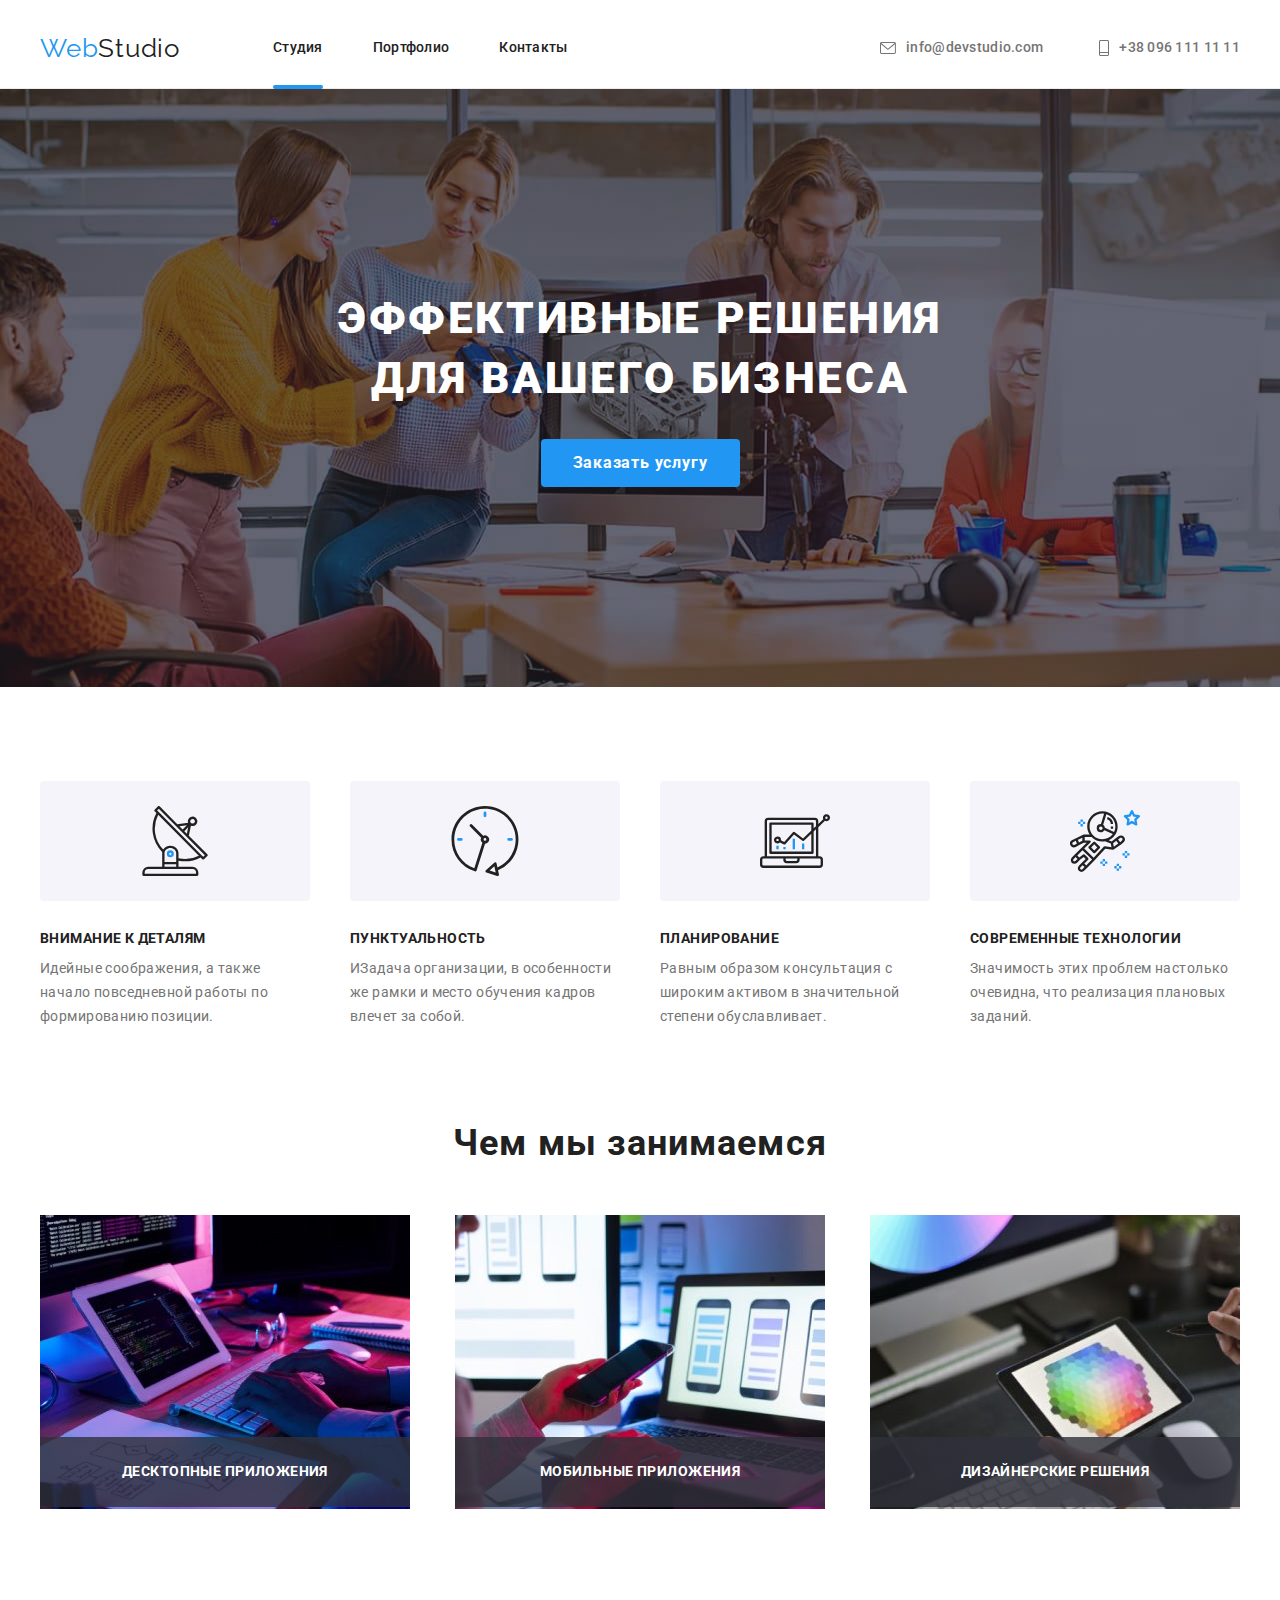
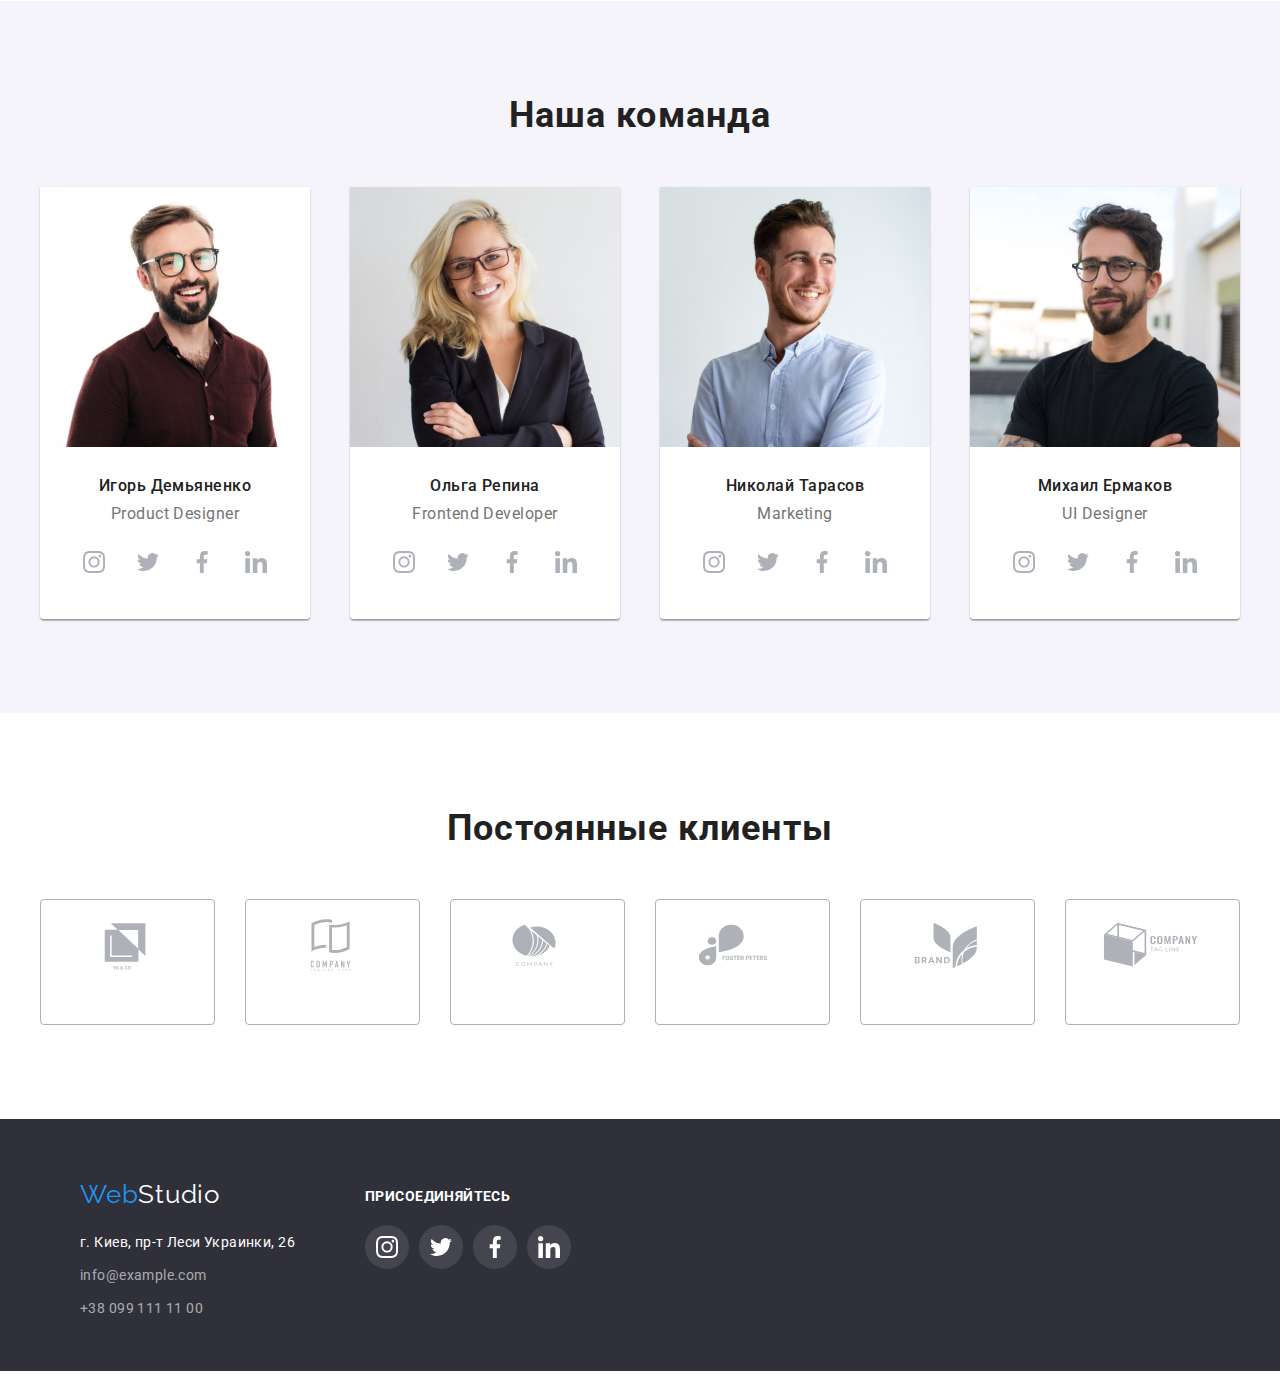
==== index.html @ b31da5bf "clone commit" ====
<!DOCTYPE html>
<html lang="ru">

<head>
    <meta charset="UTF-8">
    <meta http-equiv="X-UA-Compatible" content="IE=edge">
    <meta name="viewport" content="width=device-width, initial-scale=1.0">
    <title>Web Studio (Version 2.1)</title>

    <link
        href="https://fonts.googleapis.com/css2?family=Raleway:wght@700&family=Roboto:wght@400;500;700;900&display=swap"
        rel="stylesheet" />

    <link rel="stylesheet" href="https://cdnjs.cloudflare.com/ajax/libs/modern-normalize/1.1.0/modern-normalize.min.css"
        integrity="sha512-wpPYUAdjBVSE4KJnH1VR1HeZfpl1ub8YT/NKx4PuQ5NmX2tKuGu6U/JRp5y+Y8XG2tV+wKQpNHVUX03MfMFn9Q=="
        crossorigin="anonymous" referrerpolicy="no-referrer" />

    <link rel="stylesheet" href="./css/style.css">
</head>

<body>

    <header>
        <div class="container main-nav">
            <a href="./index.html" class="logo link"> <span class="logo-web">Web</span><span class="logo-studio">Studio</span></a>
            <nav>
                <ul class="site-nav list">
                    <li class="item"><a class="link marker-link marker-studia" href="./index.html">Студия</a></li>
                    <li class="item"><a class="link marker-link" href="./portfolio.html">Портфолио</a></li>
                    <li class="item"><a class="link marker-link" href="">Контакты</a></li>    
                </ul> 
            </nav>
            <ul class="contact-nav list">
                <li class="item">
                    <a class="link email-nav" href="mailto:info@devstudio.com">
                    <svg class="email-pic">
                    <use href="./images/nav-icon.svg#icon-nav-envelope"></use>
                    </svg>
                    info@devstudio.com
                    </a>
                </li>
                <li class="item">
                    <a class="link tel-nav" href="tel:+380961111111">
                    <svg class="tel-pic">
                    <use href="./images/nav-icon.svg#icon-nav-phone"></use>
                    </svg>
                    +38 096 111 11 11
                    </a>
                </li>
            </ul>
        </div>
    </header>

    <main>
        <!-- секция Эффективные решения для вашего бизнеса -->
        <div class="pre-hero-line"></div>
        <section class="hero">
            <h1 class="main-headline"> <span class="hero-title"> Эффективные решения<br>для вашего бизнеса</span> </h1>
            <button type="button" class="button-main" data-modal-open> <span class="color-text-button">Заказать услугу</span></button>
        </section>
        <!-- секция преимуществ -->
        <section class="container">
            <ul class="benefits">
                <!-- <h2>Наши преимущества</h2>- -->
                <li class="item aerial">
                    <h3 class="benefits-title">Внимание к деталям</h3>
                    <p class="benefits-describe">Идейные соображения, а также начало повседневной работы по формированию позиции.</p>
                </li>
                <li class="item clock">
                    <h3 class="benefits-title">Пунктуальность</h3>
                    <p class="benefits-describe">ИЗадача организации, в особенности же рамки и место обучения кадров влечет за собой.</p>
                </li>
                <li class="item diagarm">
                    <h3 class="benefits-title">Планирование</h3>
                    <p class="benefits-describe">Равным образом консультация с широким активом в значительной степени обуславливает.</p>
                </li>
                <li class="item astronaut">
                    <h3 class="benefits-title">Современные технологии</h3>
                    <p class="benefits-describe">Значимость этих проблем настолько очевидна, что реализация плановых заданий.</p>
                </li>
            </ul>
        </section>
        <!-- секция Чем мы занимаемся  -->
        <section class="container">
            <div class="whatwedo">
                <h2 class="whatwedo-headline">Чем мы занимаемся</h2>
                <ul class="whatwedo-list">
                    <li class="item">
                        <img src="./images/photo-coding.jpg" alt="Верстка сайта" width="370" height="294" />
                        <p class="item-title">Десктопные приложения</p>
                    </li>
                    <li class="item">
                        <img src="./images/photo-app.jpg" alt="Написание приложений" width="370" height="294" />
                        <p class="item-title">Мобильные приложения</p>
                    </li>
                    <li class="item">
                        <img src="./images/photo-design.jpg" alt="Разработка дизайна" width="370" height="294" />
                        <p class="item-title">Дизайнерские решения</p>
                    </li>
                </ul>
            </div>
        </section>
        <!-- секция Наша команда -->
        <section class="our-team">
            <div class="container">
                <h2 class="our-team-headline">Наша команда</h2>
                <ul class="personal list">
                    <li class="personal-card">
                        <img class="item-img" src="./images/card-photo-igor.jpg" alt="Product Designer" width="270" height="260" />
                        <div class="our-team-name">
                            <p class="team-name">Игорь Демьяненко</p>
                            <p class="team-job">Product Designer</p>
                            <ul class="personal-social">
                                <li class="social">
                                    <a href="#">
                                    <svg class="insta-icon link" viewBox="0 0 200 100">
                                    <use href="./images/social-icons.svg#icon-instagram"></use>
                                    </svg>
                                    </a>
                                </li>                                    
                                <li class="social">
                                    <a href="#">
                                    <svg class="twitter-icon link" viewBox="0 0 200 100">
                                    <use href="./images/social-icons.svg#icon-twitter"></use>
                                    </svg>
                                    </a>
                                </li>                                    
                                <li class="social">
                                    <a href="#">
                                    <svg class="facebook-icon link" viewBox="0 0 200 100">
                                    <use href="./images/social-icons.svg#icon-facebook"></use>
                                    </svg>
                                    </a>
                                </li>                                    
                                <li class="social">
                                    <a href="#">
                                    <svg class="linkedin-icon link" viewBox="0 0 200 100">
                                    <use href="./images/social-icons.svg#icon-linkedin"></use>
                                    </svg>
                                    </a>
                                </li>                                   
                            </ul>
                        </div>
                    </li>
                    <li class="personal-card">
                        <img class="item-img" src="./images/card-photo-olena.jpg" alt="Frontend Developer" width="270" height="260" />
                        <div class="our-team-name">
                            <p class="team-name">Ольга Репина</p>
                            <p class="team-job">Frontend Developer</p>
                            <ul class="personal-social">
                                <li class="social">
                                    <a href="#">
                                    <svg class="insta-icon link" viewBox="0 0 200 100">
                                    <use href="./images/social-icons.svg#icon-instagram"></use>
                                    </svg>
                                    </a>
                                </li>
                                <li class="social">
                                    <a href="#">
                                    <svg class="twitter-icon link" viewBox="0 0 200 100">
                                    <use href="./images/social-icons.svg#icon-twitter"></use>
                                    </svg>
                                    </a>
                                </li>
                                <li class="social">
                                    <a href="#">
                                    <svg class="facebook-icon link" viewBox="0 0 200 100">
                                    <use href="./images/social-icons.svg#icon-facebook"></use>
                                    </svg>
                                    </a>
                                </li>
                                <li class="social">
                                    <a href="#">
                                    <svg class="linkedin-icon link" viewBox="0 0 200 100">
                                    <use href="./images/social-icons.svg#icon-linkedin"></use>
                                    </svg>
                                    </a>
                                 </li>
                            </ul>
                        </div>
                    </li>
                    <li class="personal-card">
                        <img class="item-img" src="./images/card-photo-mukola.jpg" alt="Marketing" width="270" height="260" />
                        <div class="our-team-name">
                            <p class="team-name">Николай Тарасов</p>
                            <p class="team-job">Marketing</p>
                            <ul class="personal-social">
                                <li class="social">
                                    <a href="#">
                                    <svg class="insta-icon link" viewBox="0 0 200 100">
                                    <use href="./images/social-icons.svg#icon-instagram"></use>
                                    </svg>
                                    </a>
                                </li>
                                <li class="social">
                                    <a href="#">
                                    <svg class="twitter-icon link" viewBox="0 0 200 100">
                                    <use href="./images/social-icons.svg#icon-twitter"></use>
                                    </svg>
                                    </a>
                                </li>
                                <li class="social">
                                    <a href="#">
                                    <svg class="facebook-icon link" viewBox="0 0 200 100">
                                    <use href="./images/social-icons.svg#icon-facebook"></use>
                                    </svg>
                                    </a>
                                </li>
                                <li class="social">
                                    <a href="#">
                                    <svg class="linkedin-icon link" viewBox="0 0 200 100">
                                    <use href="./images/social-icons.svg#icon-linkedin"></use>
                                    </svg>
                                    </a>
                                </li>
                            </ul>
                        </div>
                    </li>
                    <li class="personal-card">
                        <img class="item-img" src="./images/card-photo-mukhailo.jpg" alt="Product Designer" width="270" height="260" />
                        <div class="our-team-name">
                            <p class="team-name">Михаил Ермаков</p>
                            <p class="team-job">UI Designer</p>
                            <ul class="personal-social">
                                <li class="social">
                                    <a href="#">
                                    <svg class="insta-icon link" viewBox="0 0 200 100">
                                    <use href="./images/social-icons.svg#icon-instagram"></use>
                                    </svg>
                                    </a>
                                </li>
                                <li class="social">
                                    <a href="#">
                                    <svg class="twitter-icon link" viewBox="0 0 200 100">
                                    <use href="./images/social-icons.svg#icon-twitter"></use>
                                    </svg>
                                    </a>
                                </li>
                                <li class="social">
                                    <a href="#">
                                    <svg class="facebook-icon link" viewBox="0 0 200 100">
                                    <use href="./images/social-icons.svg#icon-facebook"></use>
                                    </svg>
                                    </a>
                                </li>
                                <li class="social">
                                    <a href="#">
                                    <svg class="linkedin-icon link" viewBox="0 0 200 100">
                                    <use href="./images/social-icons.svg#icon-linkedin"></use>
                                    </svg>
                                    </a>
                                </li>
                            </ul>
                        </div>
                    </li>
                </ul>
            </div>
        </section>
        <!-- секция постоянныe клиенты -->
        <section class="regular-customer">
            <div class="container">
                <h2 class="customer-headline">Постоянные клиенты</h2>
                <ul class="customer-list">
                    <li class="item">
                        <a href="#">
                        <svg class="yaco client">
                        <use href="./images/regular-customer.svg#icon-yaco"></use>
                        </svg>
                        </a>
                    </li>
                    <li class="item">
                        <a href="#">
                        <svg class="company1 client">
                        <use href="./images/regular-customer.svg#icon-company1"></use>
                        </svg>
                        </a>
                    </li>
                    <li class="item">
                        <a href="#"> 
                        <svg class="company2 client">
                        <use href="./images/regular-customer.svg#icon-company2"></use>
                        </svg>
                        </a>
                    </li>
                    <li class="item">
                        <a href="#">
                        <svg class="foster client">
                        <use href="./images/regular-customer.svg#icon-foster"></use>
                        </svg>
                        </a>
                    </li>
                    <li class="item">
                        <a href="#">
                        <svg class="brand client">
                        <use href="./images/regular-customer.svg#icon-brand"></use>
                        </svg>
                        </a>
                    </li>
                    <li class="item">
                        <a href="#">
                        <svg class="tagline client">
                            <use href="./images/regular-customer.svg#icon-tagline"></use>
                        </svg>
                        </a>
                    </li>
                </ul>
            </div>
        </section>
    </main>

    <footer class="footer-section">
        <!-- секция контакты -->
        <div class="container footer">
                <ul class="footer-first">
                    <li>
                    <a href="./index.html" class="logo link"> <span class="logo-web">Web</span><span class="logo-studio-foot">Studio</span></a>
                    <address class="adress">
                        <a href="https://goo.gl/maps/mDuxBQLY7Kdxs8NY9" class="contact-foot-adress link">г. Киев, пр-т Леси Украинки, 26</a><br>
                        <a href="mailto:info@example.com" class="contact-foot link">info@example.com</a><br>
                        <a href="tel:+380991111100" class="contact-foot link">+38 099 111 11 00</a>
                    </address>
                    </li>
                </ul>
                <ul class="footer-second">
                    <li>
                    <p class="footer-second-title">ПРИСОЕДИНЯЙТЕСЬ</p>
                    </li>
                    <li >
                        <ul class="footer-second-social">
                            <li class="footer-social">
                                <a href="#">
                                    <svg class="insta-icon link" viewBox="0 0 200 100">
                                        <use href="./images/social-icons.svg#icon-instagram"></use>
                                    </svg>
                                </a>
                            </li>
                            <li class="footer-social">
                                <a href="#">
                                    <svg class="twitter-icon link" viewBox="0 0 200 100">
                                        <use href="./images/social-icons.svg#icon-twitter"></use>
                                    </svg>
                                </a>
                            </li>
                            <li class="footer-social">
                                <a href="#">
                                    <svg class="facebook-icon link" viewBox="0 0 200 100">
                                        <use href="./images/social-icons.svg#icon-facebook"></use>
                                    </svg>
                                </a>
                            </li>
                            <li class="footer-social">
                                <a href="#">
                                    <svg class="linkedin-icon link" viewBox="0 0 200 100">
                                        <use href="./images/social-icons.svg#icon-linkedin"></use>
                                    </svg>
                                </a>
                            </li>
                        </ul>
                    </li>
                </ul>
        </div>
    </footer>
    <div class="backdrop is-hidden" data-modal>
        <div class="container">
            <div class="modal">
                <div class="modal-close-button">
                    <button type="button" class="close-button" data-modal-close> 
                        <!-- <svg class="close-button-link" viewBox="0 0 200 100">
                            <use href="../images/svg/close-button.svg"></use>
                        </svg> -->
                    </button>
                </div>
            </div>
        </div>
    </div>
    <script src="./js/modal.js"></script>
</body>

</html>
---- css/style.css ----
:root {
  --primary-text-color: #757575;
  --secondary-text-color: #212121;
  --accent-color: #2196f3;
  --as-main-button-color: #2196f3;
  --primary-bg-color: #ffffff;
  --button-hover-text: rgba(255, 255, 255, 1);
  --social-base-color: #afb1b8;
}

body {
  color: var(--primary-text-color);
  background-color: var(--primary-bg-color);
  font-family: Roboto, VHelvetica Neue, sans-serif;

  font-size: 14px;
  line-height: 1.71;
  letter-spacing: 0.03em;

  margin-left: auto;
  margin-right: auto;
}

/* gen settings */
a {
  text-decoration: none;
  padding: 0;
}

.ul {
  padding: 0;
  margin: 0;
  list-style: none;
}

h1,
h2,
h3,
h4,
h5,
h6 {
  padding: 0;
  margin: 0;
}

/* nav container */
.container {
  width: 1200px;
  margin-left: auto;
  margin-right: auto;
  padding-left: 15px;
  padding-right: 15px;
}

/* nav */

.main-nav {
  display: flex;
  align-items: center;
}

/* logo */

.logo {
  font-family: Raleway, sans-serif;
  font-weight: 400;
  font-size: 26px;
  line-height: 1.19;
  letter-spacing: 0.03em;
}
.logo-web {
  color: var(--accent-color);
}

.logo-studio {
  color: #212121;
}

.logo-studio-foot {
  color: white;
}

/* end logo */

.site-nav {
  position: relative;
  display: flex;
  margin-left: 93px;
  list-style: none;
  padding-left: 0;
  margin-top: 0;
  margin-bottom: 0;
}

.site-nav .item + .item {
  margin-left: 50px;
}

.site-nav .link {
  display: block;
  padding-top: 32px;
  padding-bottom: 32px;

  color: var(--secondary-text-color);
  font-weight: 500;
  font-size: 14px;
  line-height: 1.14;
  letter-spacing: 0.02em;

  transition-property: color;
  transition-duration: 250ms;
  transition-timing-function: cubic-bezier(0.4, 0, 0.2, 1);
}

.site-nav .link:hover,
.site-nav .link:focus {
  color: var(--accent-color);
}

.marker-link {
  position: relative;
}

.marker-link::after {
  content: "";
  position: absolute;

  width: 100%;
  height: 4px;
  bottom: 0;
  left: 0;

  border-radius: 2px;
  background-color: transparent;
  /* opacity: 0; */
  margin-bottom: -1px;

  transition: background-color 250ms cubic-bezier(0.4, 0, 0.2, 1);
}

.marker-link:hover::after,
.marker-link:focus::after {
  /* opacity: 1; */
  background-color: var(--accent-color);
}

.marker-portfolio::after {
  content: "";
  position: absolute;

  width: 100%;
  height: 4px;
  bottom: 0;
  left: 0;
  margin-bottom: -1px;
  background-color: var(--accent-color);
}

.marker-studia::after {
  content: "";
  position: absolute;

  width: 100%;
  height: 4px;
  bottom: 0;
  left: 0;
  margin-bottom: -1px;
  background-color: var(--accent-color);
}

.contact-nav {
  display: flex;
  align-items: center;
  margin-left: auto;
  padding-left: 0;
  margin-top: 0;
  margin-bottom: 0;

  list-style: none;
}

.contact-nav .item + .item {
  margin-left: 50px;
}

.contact-nav .link {
  display: flex;
  align-items: center;
  padding-top: 32px;
  padding-bottom: 32px;

  color: var(--primary-text-color);
  font-weight: 500;
  font-size: 14px;
  line-height: 1.14;
  letter-spacing: 0.02em;
  text-decoration: none;
  fill: var(--primary-text-color);

  transition-property: color;
  transition-duration: 250ms;
  transition-timing-function: cubic-bezier(0.4, 0, 0.2, 1);
}

.email-pic,
.tel-pic {
  width: 16px;
  height: 16px;
  margin-right: 10px;
}

.contact-nav .link:hover,
.contact-nav .link:focus {
  color: var(--accent-color);
  text-decoration: none;
  fill: var(--as-main-button-color);
}

/* nav end */

/* hero */

.pre-hero-line {
  background-color: rgba(236, 236, 236, 1);
  height: 1px;
}

.hero {
  display: block;
  text-align: center;
  background-color: #2f303a;

  background-image: linear-gradient(
      to right,
      rgba(47, 48, 58, 0.4) 0%,
      rgba(47, 48, 58, 0.4) 100%
    ),
    url("../images/Img-hero-hover.jpg");
  background-repeat: no-repeat;
  background-position: center;
}

.hero-title {
  color: rgba(255, 255, 255, 1);
}

.main-headline {
  padding-top: 200px;
  margin: 0 auto;

  font-weight: 900;
  font-size: 44px;
  line-height: 1.36;
  text-align: center;
  letter-spacing: 0.06em;
  text-transform: uppercase;
}

/* button set */
.button-main {
  box-sizing: border-box;
  cursor: pointer;

  background-color: var(--as-main-button-color);
  border: 0 solid var(--as-main-button-color);
  border-radius: 4px;

  /* Font-weight: 700;
  Font size: 16px;
  Line height: 1.8; */

  margin-top: 30px;
  text-align: center;
  letter-spacing: 0.06em;

  padding: 10px 32px;
  margin-bottom: 200px;
}

.color-text-button {
  color: var(--button-hover-text);

  font-family: Roboto;
  font-style: normal;
  font-weight: 700;
  font-size: 16px;
  line-height: 1.8;

  /* padding: 10px 32px; */
}

/* hero end */

/* benefits */

.benefits {
  display: flex;
  justify-content: space-between;
  list-style: none;

  /* height: 200px; */
  margin: 0;
  padding-top: 94px;
  padding-bottom: 94px;
  padding-left: 0;
}

.benefits .item::before {
  content: "";
  height: 120px;
  display: block;

  background-color: rgba(245, 244, 250, 1);
  background-repeat: no-repeat;
  background-position: center;

  border-radius: 4px;
  margin-bottom: 30px;
}

.aerial::before {
  background-image: url("../images/benefits/benefits-aerial.svg");
}

.clock::before {
  background-image: url("../images/benefits/benefits-clock.svg");
}
.diagarm::before {
  background-image: url("../images/benefits/benefits-diagram.svg");
}

.astronaut::before {
  background-image: url("../images/benefits/benefits-astronaut.svg");
}

/* .benefits .item:nth-child(1)::before {
  background-image: url("../images/benefits/benefits-aerial.svg");
}

.benefits .item:nth-child(2)::before {
  background-image: url("../images/benefits/benefits-clock.svg");
}

.benefits .item:nth-child(3)::before {
  background-image: url("../images/benefits/benefits-diagram.svg");
}

.benefits .item:nth-child(4)::before {
  background-image: url("../images/benefits/benefits-astronaut.svg");
} */

.benefits .item + .item {
  margin-left: 30px;
}

.benefits .item {
  width: 270px;
}

.benefits-title {
  color: #212121;

  font-weight: 700;
  font-size: 14px;
  line-height: 1.14;
  letter-spacing: 0.03em;
  text-transform: uppercase;
}

.benefits-describe {
  font-style: normal;
  font-weight: 400;
  font-size: 14px;
  line-height: 1.71;
  letter-spacing: 3%;

  margin-top: 10px;
  margin-bottom: 0;
}

/* benefits end */

/* whatwedo index.html */

/* .whatwedo {
  margin-top: 94px;
} */

.whatwedo-headline {
  color: var(--secondary-text-color);

  font-weight: 700;
  font-size: 36px;
  line-height: 1.16;
  text-align: center;
  letter-spacing: 0.03em;

  padding-bottom: 50px;
}

.whatwedo-list {
  display: flex;
  justify-content: space-between;

  list-style: none;
  margin-top: 0;
  margin-bottom: 0;
  padding-left: 0;
  padding-bottom: 0;
}

.whatwedo-list .item {
  margin-bottom: -10px;
  position: relative;
}

.whatwedo-list .item + .item {
  margin-left: 30px;
}

.item-title {
  display: flex;
  align-items: center;
  justify-content: center;

  position: absolute;
  bottom: 0;
  width: 370px;
  height: 70px;

  font-style: normal;
  font-weight: 700;
  font-size: 14px;
  line-height: 1.14;
  text-align: center;
  vertical-align: 50%;
  letter-spacing: 0.03em;
  text-transform: uppercase;
  /* white-space: nowrap; */

  color: #ffffff;

  background-image: linear-gradient(
    to right,
    rgba(47, 48, 58, 0.8) 0%,
    rgba(47, 48, 58, 0.8) 100%
  );

  margin-bottom: 10px;
  margin-top: 0;
}

/* our-team index.html */

.our-team {
  background-color: #f5f4fa;
  margin-top: 94px;
}

.our-team-headline {
  display: block;
  color: var(--secondary-text-color);

  font-weight: 700;
  font-size: 36px;
  line-height: 1.16;
  text-align: center;
  letter-spacing: 0.03em;

  padding-top: 94px;
}

.personal {
  display: flex;
  justify-content: space-between;
  list-style: none;

  font-weight: 400;
  font-size: 16px;
  line-height: 1.18;
  letter-spacing: 0.03em;

  padding-left: 0;
  /* margin-top: 50px; */
  margin: 0 0;
  padding-top: 50px;
  padding-bottom: 94px;
}

.personal-card {
  box-shadow: 0px 1px 3px rgba(0, 0, 0, 0.12), 0px 1px 1px rgba(0, 0, 0, 0.14),
    0px 2px 1px rgba(0, 0, 0, 0.2);
  border-radius: 0px 0px 4px 4px;
}

.personal .item-img {
  margin-bottom: -5px;
}

.personal .team-name + .team-name {
  padding-left: 30px;
}

.our-team-name {
  background-color: var(--button-hover-text);
  border-radius: 0px 0px 4px 4px;
}

.team-name {
  color: var(--secondary-text-color);
  font-weight: 500;
  font-size: 16px;
  line-height: 1.18;
  text-align: center;
  letter-spacing: 0.03em;

  padding-top: 30px;

  margin: 0 auto;
}

.team-job {
  text-align: center;
  font-family: Roboto;
  font-weight: 400;
  font-size: 16px;
  line-height: 1.18;

  margin: 0 auto;
  padding-top: 10px;
  padding-bottom: 16px;
}

.personal-social {
  display: flex;
  justify-content: space-between;
  margin: 0;
  padding: 0;
  list-style: none;
}

.personal-social .link {
  height: 44px;
  width: 44px;
  fill: var(--social-base-color);
  border-radius: 50%;
  padding: 0;
  margin-bottom: 30px;
  background-position: center;

  /* !!! підкажіть чому не працює трансформація для fill?  */

  transition-property: fill;
  transition-duration: 250ms;
  transition-timing-function: cubic-bezier(0.4, 0, 0.2, 1);

  transition-property: background-color;
  transition-duration: 250ms;
  transition-timing-function: cubic-bezier(0.4, 0, 0.2, 1);
}

.personal-social .link:hover,
.personal-social .link:focus {
  fill: #fff;
  background-color: var(--as-main-button-color);
}

/* .personal-social .link {
  margin-bottom: 30px;
  background-position: center;
} */

.social + .social {
  margin-left: 10px;
}

.social:first-child {
  margin-left: 32px;
}

.social:last-child {
  margin-right: 32px;
}

/* end our-team index.html */

/* --start-- regular-customer */

.customer-headline {
  color: var(--secondary-text-color);
  font-style: normal;
  font-weight: 700;
  font-size: 36px;
  line-height: 1.17;
  text-align: center;
  letter-spacing: 0.03em;

  padding-top: 94px;
}

.customer-list {
  display: flex;
  justify-content: space-between;

  padding-top: 50px;
  padding-bottom: 94px;
  margin: 0 auto;
  padding-left: 0;
  list-style: none;
}

.customer-list .item {
  display: inline-block;
  width: 170px;
  height: 92px;

  border: 1px solid #afb1b8;
  border-radius: 4px;
  object-fit: cover;

  transition-property: border;
  transition-duration: 250ms;
  transition-timing-function: cubic-bezier(0.4, 0, 0.2, 1);
}

.customer-list .client {
  width: 106px;
  height: 60px;
  position: absolute;
}

.customer-list .item + .item {
  margin-left: 30px;
}

.customer-list .item {
  padding: 16px 32px;
}

.client {
  fill: var(--social-base-color);
  border-color: var(--social-base-color);

  transition-property: fill, border-color;
  transition-duration: 250ms;
  transition-timing-function: cubic-bezier(0.4, 0, 0.2, 1);
}

.client:hover,
.client:active {
  fill: var(--as-main-button-color);
}

.customer-list .item:hover,
.customer-list .item:active {
  border: 1px solid var(--as-main-button-color);
}

/* --end-- regular-customer */

/* footer */

.footer-section {
  box-sizing: border-box;
  background-color: #2f303a;
  height: 252px;
  padding-top: 60px;
}

.footer {
  display: flex;
  justify-content: flex-start;
}

.adress {
  display: block;
  font-family: Roboto;
  font-style: normal;
  font-weight: 400;
  font-size: 14px;
  line-height: 1.71;
  letter-spacing: 0.03em;
}

.contact-foot-adress {
  display: inline-block;
  color: rgba(255, 255, 255, 1);
  margin-top: 20px;
}

.contact-foot {
  display: inline-block;
  color: rgba(255, 255, 255, 0.6);
  margin-top: 9px;
}

.footer-first {
  list-style: none;
  margin: 0;
}

.footer-second {
  padding-left: 70px;
  padding-top: 10px;
  list-style: none;
  margin: 0;
}

.footer-second-title {
  color: #ffffff;

  font-style: normal;
  font-weight: 700;
  font-size: 14px;
  line-height: 1.14;
  letter-spacing: 0.03em;
  text-transform: uppercase;

  padding: 0;
  margin: 0;
}

.footer-second-social {
  display: flex;
  justify-content: space-between;
  list-style: none;
  padding-top: 20px;
  padding-left: 0;
}

.footer-social + .footer-social {
  padding-left: 10px;
}

.footer-social .link {
  background-color: rgba(255, 255, 255, 0.1);
  height: 44px;
  width: 44px;
  fill: var(--primary-bg-color);
  border-radius: 50%;

  transition-property: fill, background-color;
  transition-duration: 250ms;
  transition-timing-function: cubic-bezier(0.4, 0, 0.2, 1);
}

.footer-social .link:hover,
.footer-social .link:focus {
  fill: #ffffff;
  background-color: var(--as-main-button-color);
}

/* footer end */

/* .list {
  list-style: none;
} */

.buttons-portfolio {
  display: flex;
  justify-content: center;
  padding-top: 94px;
}

.buttons-portfolio .click + .click {
  margin-left: 8px;
}

.button-portfolio {
  box-sizing: border-box;
  cursor: pointer;

  color: rgba(33, 33, 33, 1);
  background-color: rgba(245, 244, 250, 1);

  font-weight: 500;
  font-size: 16px;
  line-height: 1.6;
  text-align: center;
  letter-spacing: 0.03em;
  border: 0 solid rgba(245, 244, 250, 1);
  border-radius: 4px;

  /* height: 38px;
  width: 130px; */
  margin-bottom: 0;
  padding: 6px 22px;

  transition-property: color, background-color, box-shadow;
  transition-duration: 250ms;
  transition-timing-function: cubic-bezier(0.4, 0, 0.2, 1);
}

.button-portfolio:hover,
.button-portfolio:focus {
  color: var(--button-hover-text);
  background-color: var(--accent-color);

  box-shadow: 0 2px 2px 0 rgba(0, 0, 0, 0.12), 0 1px 2px 0 rgba(0, 0, 0, 0.08),
    0 3px 1px 0 rgba(0, 0, 0, 0.1);
}

/* end buttons-portfolio portfolio.html  */

/* portfolio-example portfolio.html   */

/* buttons-portfolio portfolio.html  */

/* end portfolio-example portfolio.html */

.portfolio-product {
  display: flex;
  flex-wrap: wrap;
  justify-content: space-between;

  list-style: none;
  padding-left: 0;
  margin-top: 50px;
  margin-bottom: 0;
}

.portfolio-grade {
  margin-bottom: 30px;
  margin-right: 30px;
  border: 0;

  transition-property: box-shadow;
  transition-duration: 250ms;
  transition-timing-function: cubic-bezier(0.4, 0, 0.2, 1);
}

.portfolio-element {
  position: relative;
  overflow: hidden;
}

.portfolio-grade:hover,
.portfolio-grade:focus {
  box-shadow: 1px 4px 6px 0 rgba(0, 0, 0, 0.16), 0 4px 4px 0 rgba(0, 0, 0, 0.06),
    0 1px 1px 0 rgba(0, 0, 0, 0.12);
}

.portfolio-overlay {
  position: absolute;
  width: 100%;
  height: 100%;
  background-color: rgba(33, 150, 243, 0.9);
  color: #fff;

  font-family: Roboto;
  font-style: normal;
  font-weight: 400;
  font-size: 18px;
  line-height: 1.5;
  letter-spacing: 0.03em;
  padding: 63px 24px;
  /* margin-top: 0.5px; */

  transform: translateY(100%);
  transition: transform 250ms cubic-bezier(0.4, 0, 0.2, 1);
}

.portfolio-grade:hover .portfolio-overlay {
  transform: translateY(0%);
}
.portfolio-grade:focus .portfolio-overlay {
  transform: translateY(0%);
}

.portfolio-info {
  display: block;
  box-sizing: border-box;
  border-right: 1px solid rgba(238, 238, 238, 1);
  border-left: 1px solid rgba(238, 238, 238, 1);
  border-bottom: 1px solid rgba(238, 238, 238, 1);
  margin-top: -10px;
}

.portfolio-title {
  display: block;
  color: rgba(33, 33, 33, 1);

  font-family: Roboto;
  font-style: 700;
  font-size: 18px;
  /* line-height: 36px; */
  text-align: Left;
  letter-spacing: 0.06em;

  padding-top: 20px;
  margin-left: 24px;
  margin-right: 24px;
}

.portfolio-example {
  font-weight: 400;
  font-size: 16px;
  /* line-height: 30px; */
  color: rgba(117, 117, 117, 1);
  letter-spacing: 0.03em;

  padding-top: 4px;
  padding-bottom: 20px;
  margin: 0 24px;
}

.portfolio-product > li:nth-last-of-type(-n + 3) {
  margin-bottom: 0;
}

.portfolio-product:nth-last-child(-n + 3) {
  padding-bottom: 94px;
}

.portfolio-grade:nth-child(3n) {
  margin-right: 0;
}

/* - - modal window - - */

.backdrop {
  position: fixed;
  top: 0;
  left: 0;
  width: 100%;
  height: 100%;

  background-color: rgba(0, 0, 0, 0.2);

  opacity: 1;
  transition: opacity 250ms cubic-bezier(0.4, 0, 0.2, 1);
}

.backdrop.is-hidden {
  opacity: 0;
  pointer-events: none;
}

.backdrop.is-hidden .modal {
  transform: translate(-50%, -50%) scale(0.9);
}

.modal {
  position: absolute;
  top: 50%;
  left: 50%;

  min-height: 581px;
  min-width: 528px;

  background-color: #fff;

  transform: translate(-50%, -50%) scale(1);

  transition: transform 250ms cubic-bezier(0.4, 0, 0.2, 1);
}

.modal-close-button {
  display: flex;
  justify-content: flex-end;
}

.close-button {
  box-sizing: border-box;
  cursor: pointer;

  height: 30px;
  width: 30px;

  background-color: transparent;
  background-image: url("../images/svg/close-button.svg");
  background-repeat: no-repeat;
  background-position: 50% 50%;
  border: 1px solid rgba(0, 0, 0, 0.1);
  border-radius: 50%;

  margin-top: 8px;
  margin-right: 8px;
}

/* .close-button-link {
  width: 11px;
  height: 11px;
} */
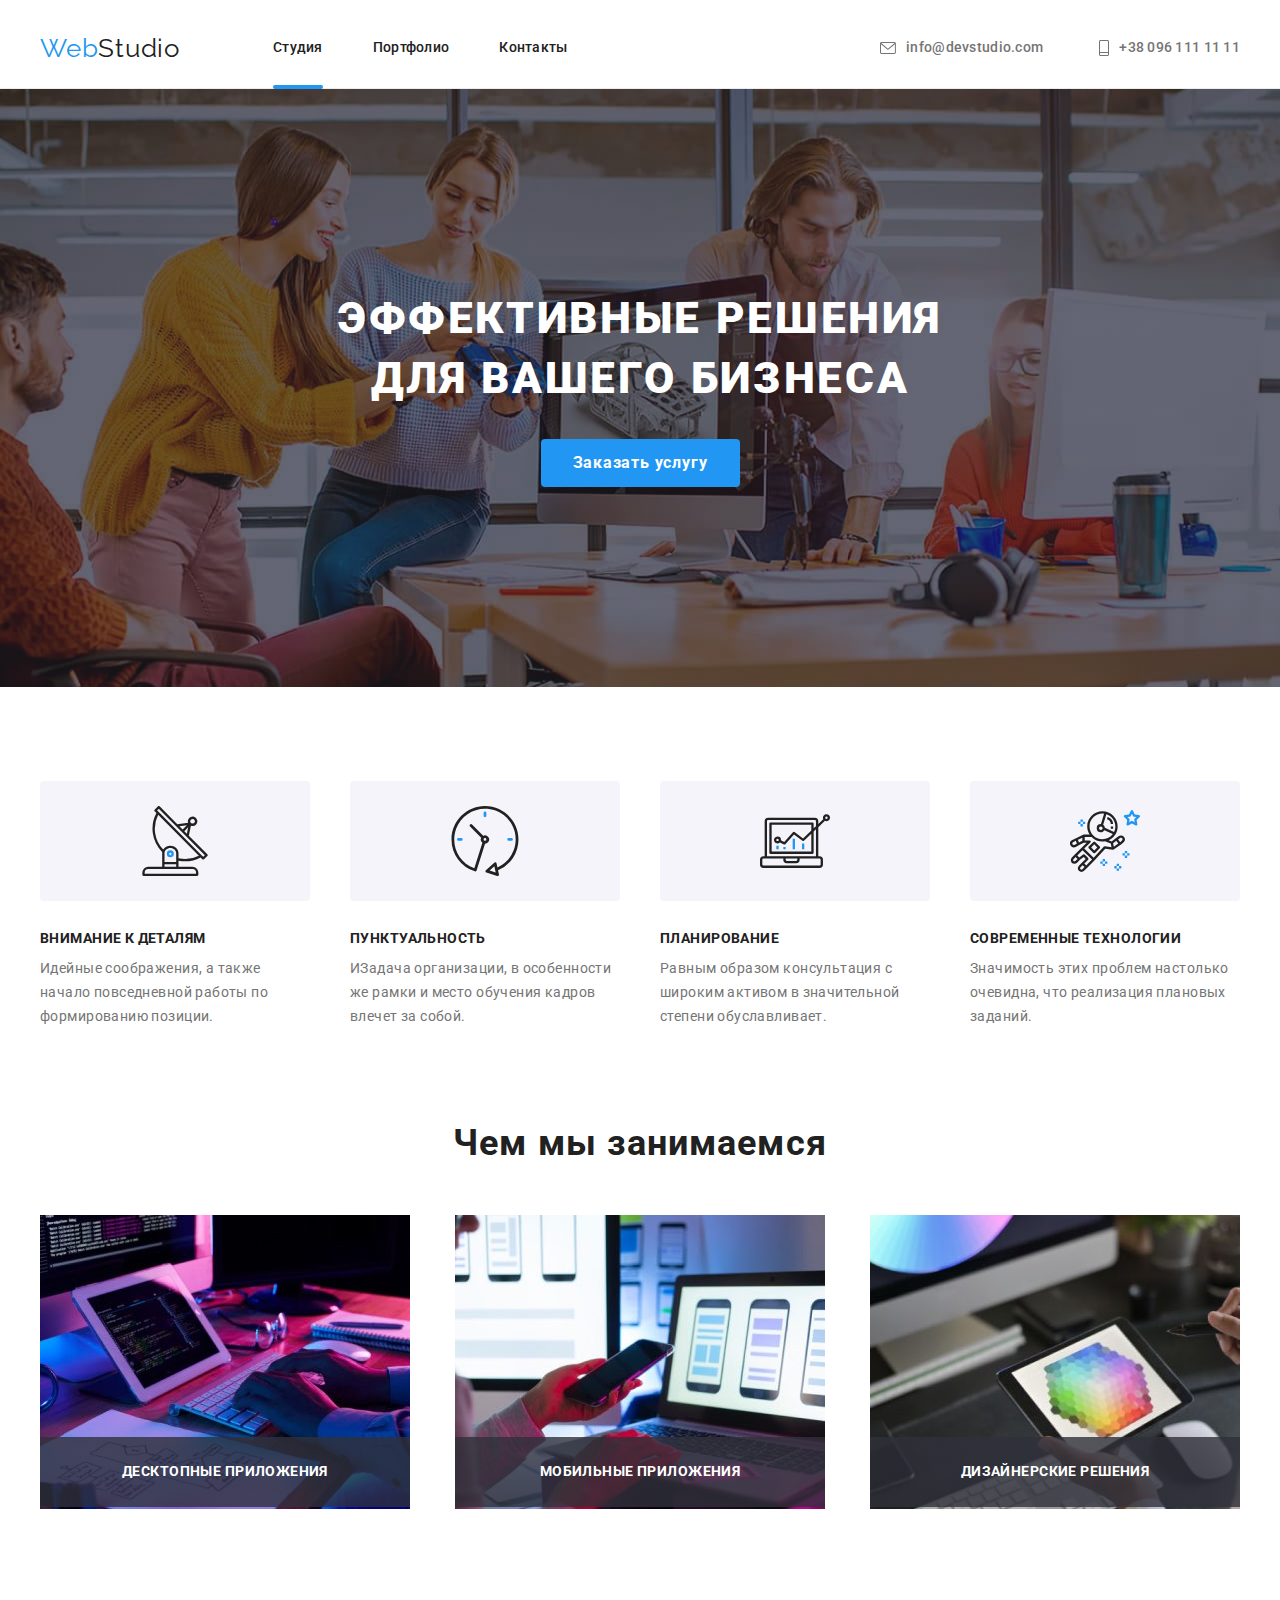
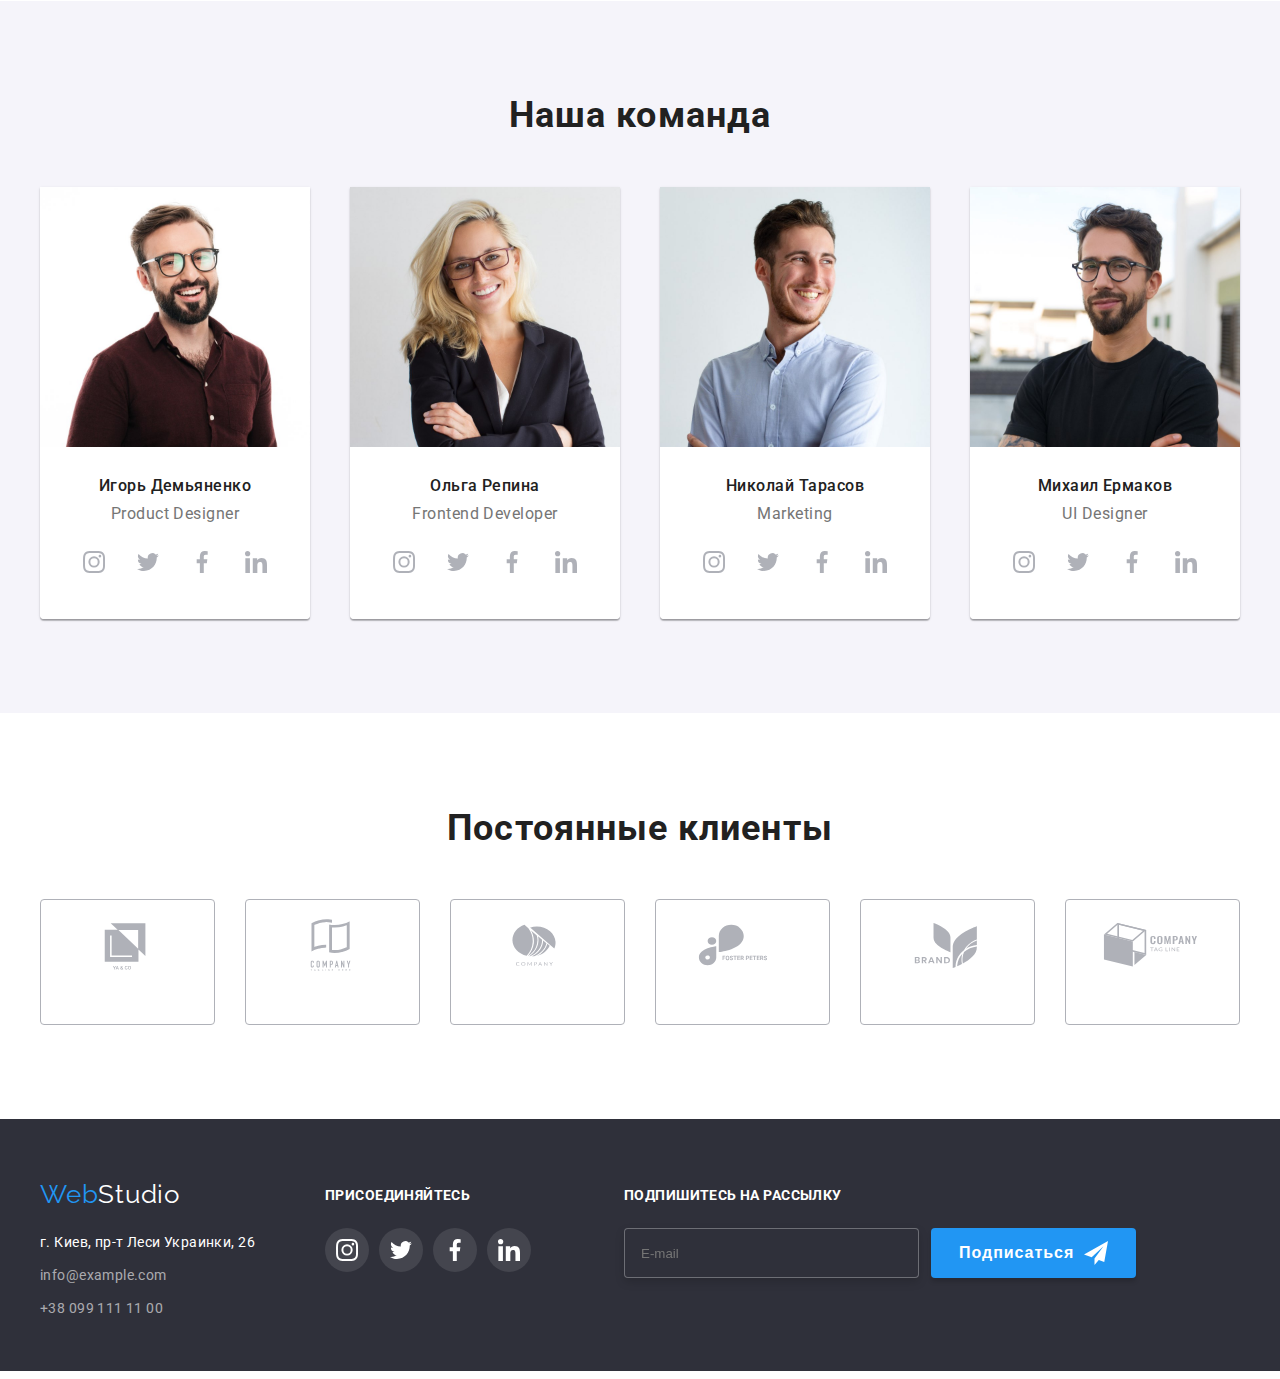
==== commit 331d15cf: "without agreement" ====
--- a/index.html
+++ b/index.html
@@ -323,7 +323,7 @@
                 </ul>
                 <ul class="footer-second">
                     <li>
-                    <p class="footer-second-title">ПРИСОЕДИНЯЙТЕСЬ</p>
+                    <span class="footer-title">ПРИСОЕДИНЯЙТЕСЬ</span>
                     </li>
                     <li >
                         <ul class="footer-second-social">
@@ -357,6 +357,13 @@
                             </li>
                         </ul>
                     </li>
+                </ul>
+                <ul class="footer-third">
+                    <span class="footer-title">Подпишитесь на рассылку</span>
+                    <label class="suscribe-label">
+                        <input type="email" name="suscribe" placeholder="E-mail" class="suscribe-input">
+                        <button type="submit" class="suscribe-button"> <span class="suscribe-button-text">Подписаться</span> </button>
+                    </label>
                 </ul>
         </div>
     </footer>
@@ -365,15 +372,67 @@
             <div class="modal">
                 <div class="modal-close-button">
                     <button type="button" class="close-button" data-modal-close> 
-                        <!-- <svg class="close-button-link" viewBox="0 0 200 100">
-                            <use href="../images/svg/close-button.svg"></use>
-                        </svg> -->
+                        <svg class="close-button-link">
+                            <use href="./images/modal/modal-icons.svg#modal-icon-x"></use>
+                        </svg>
                     </button>
                 </div>
+                <b class="modal-headline">Оставьте свои данные, мы вам перезвоним</b>
+                <form action="" class="form js-speaker-form">
+                        <label class="form-field">
+                            <span class="form-label">Имя</span>
+                            <div class="input-relative">
+                                <input type="text" name="name" placeholder="" class="form-input" autofocus />
+                                <svg class="input-icon">
+                                    <use href="./images/modal/modal-icons.svg#modal-icon-name"></use>
+                                </svg>
+                            </div>
+                        </label>
+                  
+                        <label for="tel" class="form-field">
+                            <span class="form-label">Телефон</span>
+                            <div class="input-relative">
+                                <input type="tel" name="tel" placeholder="" class="form-input" />
+                                <svg class="input-icon">
+                                    <use href="./images/modal/modal-icons.svg#modal-icon-phone"></use>
+                                </svg>
+                            </div>
+                        </label>
+
+                        <label for="email" class="form-field">
+                            <span class="form-label">Почта</span>
+                            <div class="input-relative">
+                                <input type="email" name="email" placeholder="" autocomplete="off" class="form-input" />
+                                <svg class="input-icon">
+                                    <use href="./images/modal/modal-icons.svg#modal-icon-email"></use>
+                                </svg>
+                            </div>
+                        </label>
+                    
+                        <label for="comment" class="form-field-comment">
+                            <span class="form-label">Комментарий</span>
+                            <textarea name="comment" id="comment" rows="10" placeholder="Введите текст" class="form-input"></textarea>
+                        </label>
+                    
+                    <!-- <div class="form-field-agreement"> -->
+                        <label class="form-field-agreement">
+                            <input class="checkbox" type="checkbox" name="agreement" value="agreement" >
+                            <span class="chekbox-icon"></span>
+                            <span class="agreement-text">Соглашаюсь с рассылкой и принимаю Условия договора</span>
+                              
+                        </label>
+                           
+                    <!-- </div> -->
+
+                    <div class="form-confirm-button">
+                        <button type="submit" class="form-button"> <span class="form-button-text">Отправить</span> </button>
+                    </div>
+                </form>
             </div>
         </div>
     </div>
     <script src="./js/modal.js"></script>
 </body>
 
-</html>+</html>
+
--- a/css/style.css
+++ b/css/style.css
@@ -43,6 +43,10 @@
   margin: 0;
 }
 
+textarea {
+  resize: none;
+}
+
 /* nav container */
 .container {
   width: 1200px;
@@ -686,6 +690,13 @@
   display: inline-block;
   color: rgba(255, 255, 255, 1);
   margin-top: 20px;
+
+  font-family: Roboto;
+  font-weight: 400;
+  font-size: 14px;
+  line-height: 1.71;
+  /* or 171% */
+  letter-spacing: 0.03em;
 }
 
 .contact-foot {
@@ -697,16 +708,21 @@
 .footer-first {
   list-style: none;
   margin: 0;
+  padding-left: 0;
+  padding-right: 70px;
+  /* margin-right: 70px; */
+  /* padding: 0; */
 }
 
 .footer-second {
-  padding-left: 70px;
-  padding-top: 10px;
+  padding-left: 0;
+  padding-right: 93px;
+  padding-top: 5px;
   list-style: none;
   margin: 0;
 }
 
-.footer-second-title {
+.footer-title {
   color: #ffffff;
 
   font-style: normal;
@@ -748,6 +764,73 @@
 .footer-social .link:focus {
   fill: #ffffff;
   background-color: var(--as-main-button-color);
+}
+
+.footer-third {
+  padding-top: 5px;
+  padding-left: 0;
+  list-style: none;
+  margin: 0;
+}
+
+.suscribe-label {
+  display: flex;
+  padding-top: 20px;
+}
+
+.suscribe-input {
+  /* width: 358px; */
+  width: 295px;
+  height: 50px;
+  border: 1px solid rgba(255, 255, 255, 0.3);
+  box-sizing: border-box;
+  filter: drop-shadow(0px 4px 4px rgba(0, 0, 0, 0.15));
+  border-radius: 4px;
+  background-color: #2f303a;
+  color: var(--primary-bg-color);
+
+  padding: 15px 0 15px 16px;
+  margin-right: 12px;
+}
+
+.suscribe-button {
+  position: relative;
+  min-width: 200px;
+  height: 50px;
+  background: var(--accent-color);
+  box-shadow: 0px 4px 4px rgba(0, 0, 0, 0.15);
+  border-radius: 4px;
+  border: 0ch;
+  padding: 0;
+  margin: 0;
+}
+
+.suscribe-button-text {
+  color: var(--primary-bg-color);
+  font-weight: 700;
+  font-size: 16px;
+  line-height: 1.875;
+  /* identical to box height, or 187% */
+  /* display: flex;
+  align-items: center; */
+  text-align: center;
+  letter-spacing: 0.06em;
+  padding: 10px 62px 10px 28px;
+  margin: 0;
+}
+
+.suscribe-button-text::after {
+  content: "";
+  position: absolute;
+
+  height: 24px;
+  width: 24px;
+  top: 13px;
+  margin-left: 10px;
+  margin-right: 28px;
+  /* background-color: yellowgreen; */
+
+  background-image: url(../images/svg/icon-send.svg);
 }
 
 /* footer end */
@@ -946,7 +1029,7 @@
   left: 50%;
 
   min-height: 581px;
-  min-width: 528px;
+  width: 528px;
 
   background-color: #fff;
 
@@ -961,6 +1044,7 @@
 }
 
 .close-button {
+  position: relative;
   box-sizing: border-box;
   cursor: pointer;
 
@@ -968,7 +1052,6 @@
   width: 30px;
 
   background-color: transparent;
-  background-image: url("../images/svg/close-button.svg");
   background-repeat: no-repeat;
   background-position: 50% 50%;
   border: 1px solid rgba(0, 0, 0, 0.1);
@@ -976,9 +1059,243 @@
 
   margin-top: 8px;
   margin-right: 8px;
-}
-
-/* .close-button-link {
+  fill: var(--secondary-text-color);
+}
+
+.close-button:focus,
+.close-button:hover {
+  fill: var(--accent-color);
+}
+
+.close-button-link {
+  position: absolute;
+
+  top: 50%;
+  left: 8px;
+  transform: translateY(-50%);
+
+  display: inline-block;
   width: 11px;
   height: 11px;
+}
+
+.modal-headline {
+  display: block;
+  padding: 2px 40px 12px 40px;
+  width: 100%;
+
+  font-family: Roboto;
+  /* font-style: normal; */
+  font-weight: 700;
+  font-size: 20px;
+  line-height: 1.15;
+  text-align: center;
+  letter-spacing: 0.03em;
+
+  color: #212121;
+}
+
+.form {
+  display: block;
+  padding: 0 40px 40px 40px;
+}
+
+.form-label {
+  display: block;
+  margin: 0;
+  padding: 0 0 4px 0;
+
+  font-weight: 400;
+  font-size: 12px;
+  line-height: 1.16;
+  letter-spacing: 0.01em;
+  color: var(--primary-text-color);
+}
+
+.form-field-comment {
+  display: flex;
+  flex-direction: column;
+  margin: 0 0 20px 0;
+  /* padding: 12px 15px; */
+}
+
+.form-field-comment::placeholder {
+  color: rgba(117, 117, 117, 0 5);
+}
+
+.form-field-comment textarea {
+  margin: 0;
+  padding: 12px 16px;
+  border: 1px solid rgba(33, 33, 33, 0.2);
+  border-radius: 4px;
+}
+
+/* .form-field-agreement input[type="checkbox"] {
+  outline: 0.5px solid tomato;
+
+  width: 40px;
+  height: 40px;
 } */
+
+.form-field-agreement {
+  display: flex;
+  align-items: center;
+  justify-content: center;
+  cursor: pointer;
+
+  margin-bottom: 30px;
+  padding: 0;
+}
+
+.agreement-text {
+  font-family: Roboto;
+  font-style: normal;
+  font-weight: 400;
+  font-size: 14px;
+  line-height: 1.71;
+  /* identical to box height, or 171% */
+  letter-spacing: 0.03em;
+
+  color: #757575;
+}
+
+.checkbox {
+  /* -webkit-appearance: none;
+  appearance: none; */
+
+  position: absolute;
+  width: 1px;
+  height: 1px;
+  margin: -1px;
+  border: 0;
+  padding: 0;
+  clip: rect(0 0 0 0);
+  overflow: hidden;
+}
+
+.chekbox-icon {
+  display: inline-block;
+  box-sizing: border-box;
+  width: 17px;
+  height: 15px;
+  border: 2px solid black;
+  border-radius: 2px;
+  margin-right: 7px;
+}
+
+.checkbox:checked + .chekbox-icon {
+  border-color: var(--accent-color);
+  background-color: var(--accent-color);
+  background-image: url(../images/modal/modal-icon-check.svg);
+
+  background-size: contain;
+  background-origin: border-box;
+  /* background-position: center; */
+  /* border: 2px solid var(--accent-color);
+  border-radius: 2px; */
+}
+
+.form-field {
+  display: block;
+  margin-bottom: 10px;
+}
+
+.input-relative {
+  position: relative;
+  display: block;
+}
+
+.form-input {
+  position: relative;
+  cursor: pointer;
+  margin: 0;
+  padding: 12px 10px 12px 42px;
+  width: 100%;
+
+  border: 1px solid rgba(33, 33, 33, 0.2);
+  border-radius: 4px;
+  /* outline: none; */
+  fill: var(--secondary-text-color);
+}
+
+.input-icon {
+  position: absolute;
+  cursor: pointer;
+
+  top: 50%;
+  left: 15px;
+  transform: translateY(-50%);
+
+  display: inline-block;
+  width: 18px;
+  height: 18px;
+  fill: var(--secondary-text-color);
+}
+
+.input-icon:hover,
+.input-icon:focus {
+  fill: var(--accent-color);
+  transition: fill 250ms cubic-bezier(0.4, 0, 0.2, 1);
+}
+
+.form-input:hover,
+.form-input:focus {
+  border: 1px solid var(--accent-color);
+  /* transition: 250ms cubic-bezier(0.4, 0, 0.2, 1); */
+}
+
+.form-input:hover + .input-icon {
+  fill: var(--accent-color);
+  /* transition: fill 250ms cubic-bezier(0.4, 0, 0.2, 1); */
+}
+
+/* modal button close */
+
+.form-confirm-button {
+  display: flex;
+  justify-content: center;
+}
+
+.form-button {
+  cursor: pointer;
+  box-sizing: border-box;
+  text-align: center;
+
+  background-color: var(--accent-color);
+  box-shadow: 0px 4px 4px rgba(0, 0, 0, 0.15);
+  border-radius: 4px;
+  border: 0;
+  padding: 10px 50px;
+  margin: 0;
+  letter-spacing: 0.06em;
+}
+
+.form-button:hover,
+.form-button:focus {
+  background: #188ce8;
+  box-shadow: 0px 4px 4px rgba(0, 0, 0, 0.15);
+  border-radius: 4px;
+  /* transition: 250ms cubic-bezier(0.4, 0, 0.2, 1); */
+}
+
+.form-button-text {
+  font-family: Roboto;
+  font-style: normal;
+
+  letter-spacing: 0.06em;
+  font-weight: 700;
+  font-size: 16px;
+  line-height: 1.88;
+  color: var(--primary-bg-color);
+}
+
+/* .form-input:focus-within + .input-icon {
+  background-color: aqua;
+} */
+
+/* .close-button-link {
+  background-position: center;
+  width: 14px;
+  height: 14px;
+} */
+/* - - end modal window - - */ ;
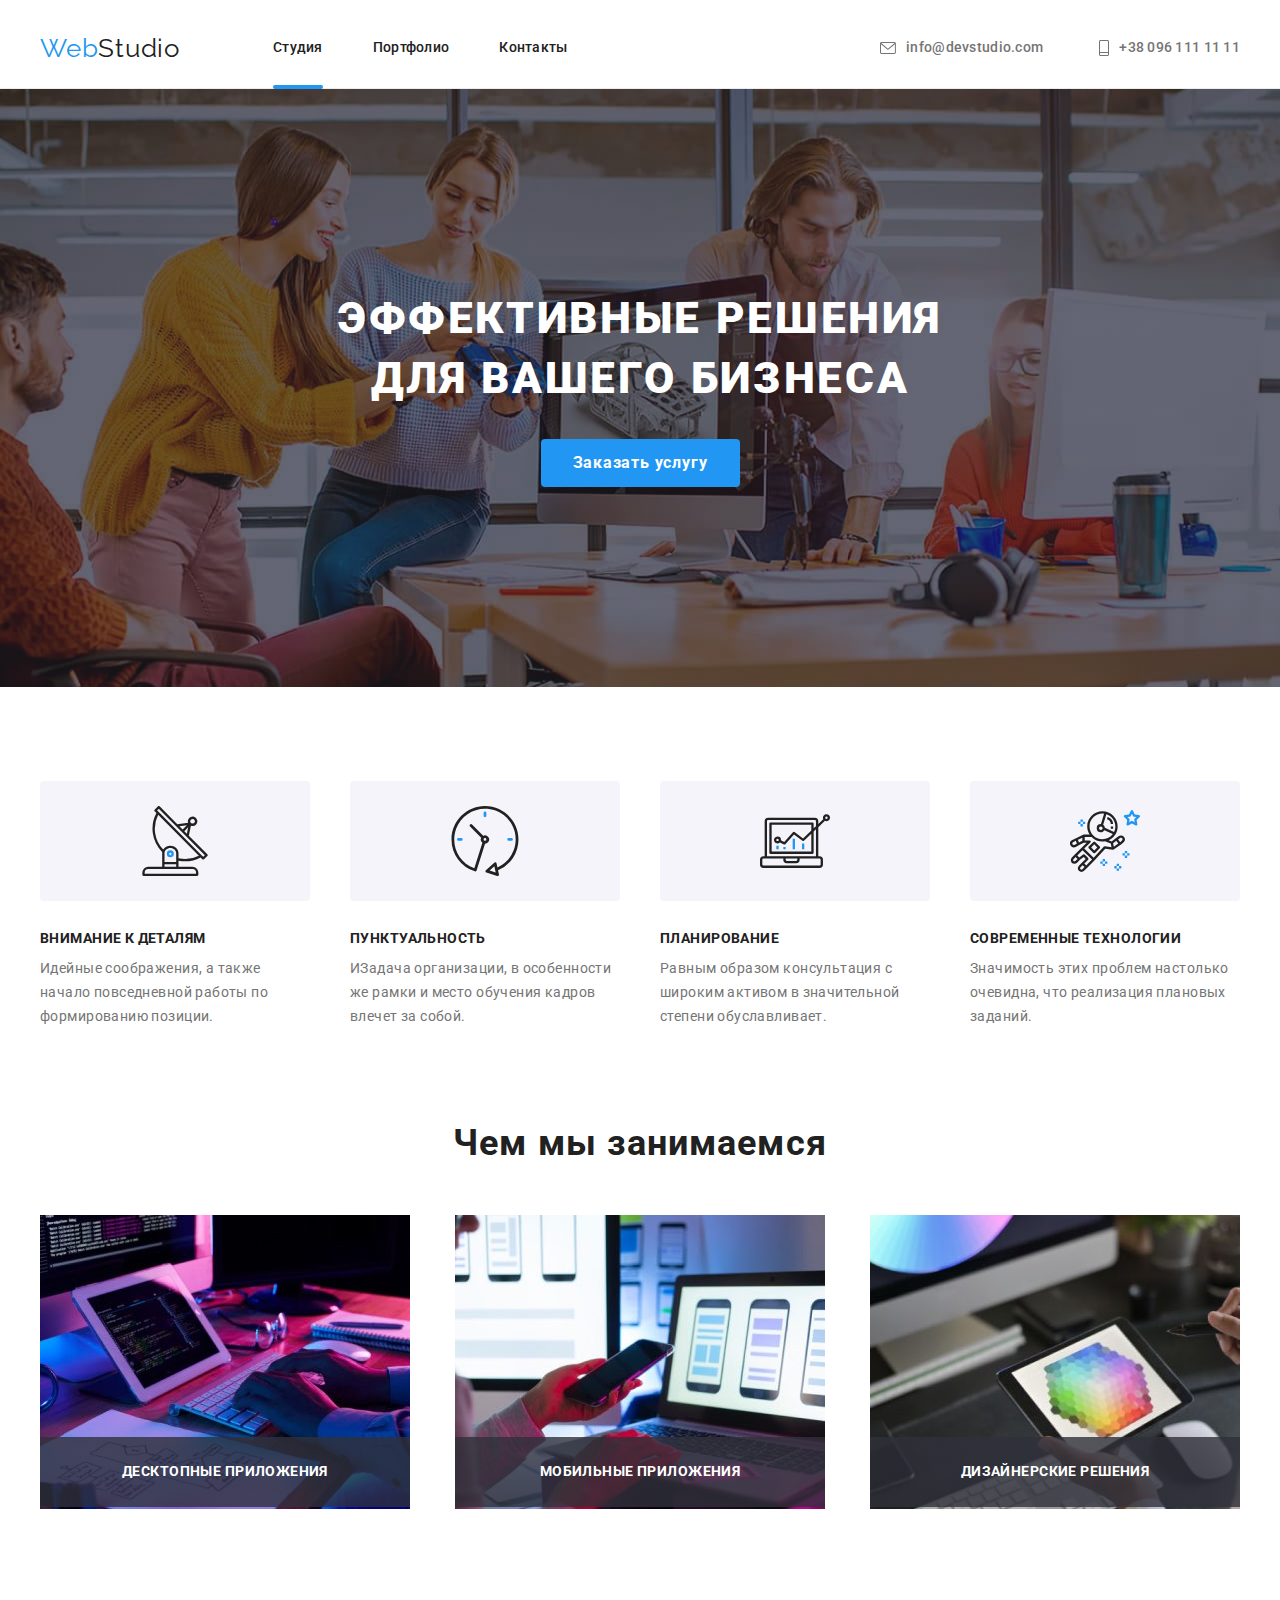
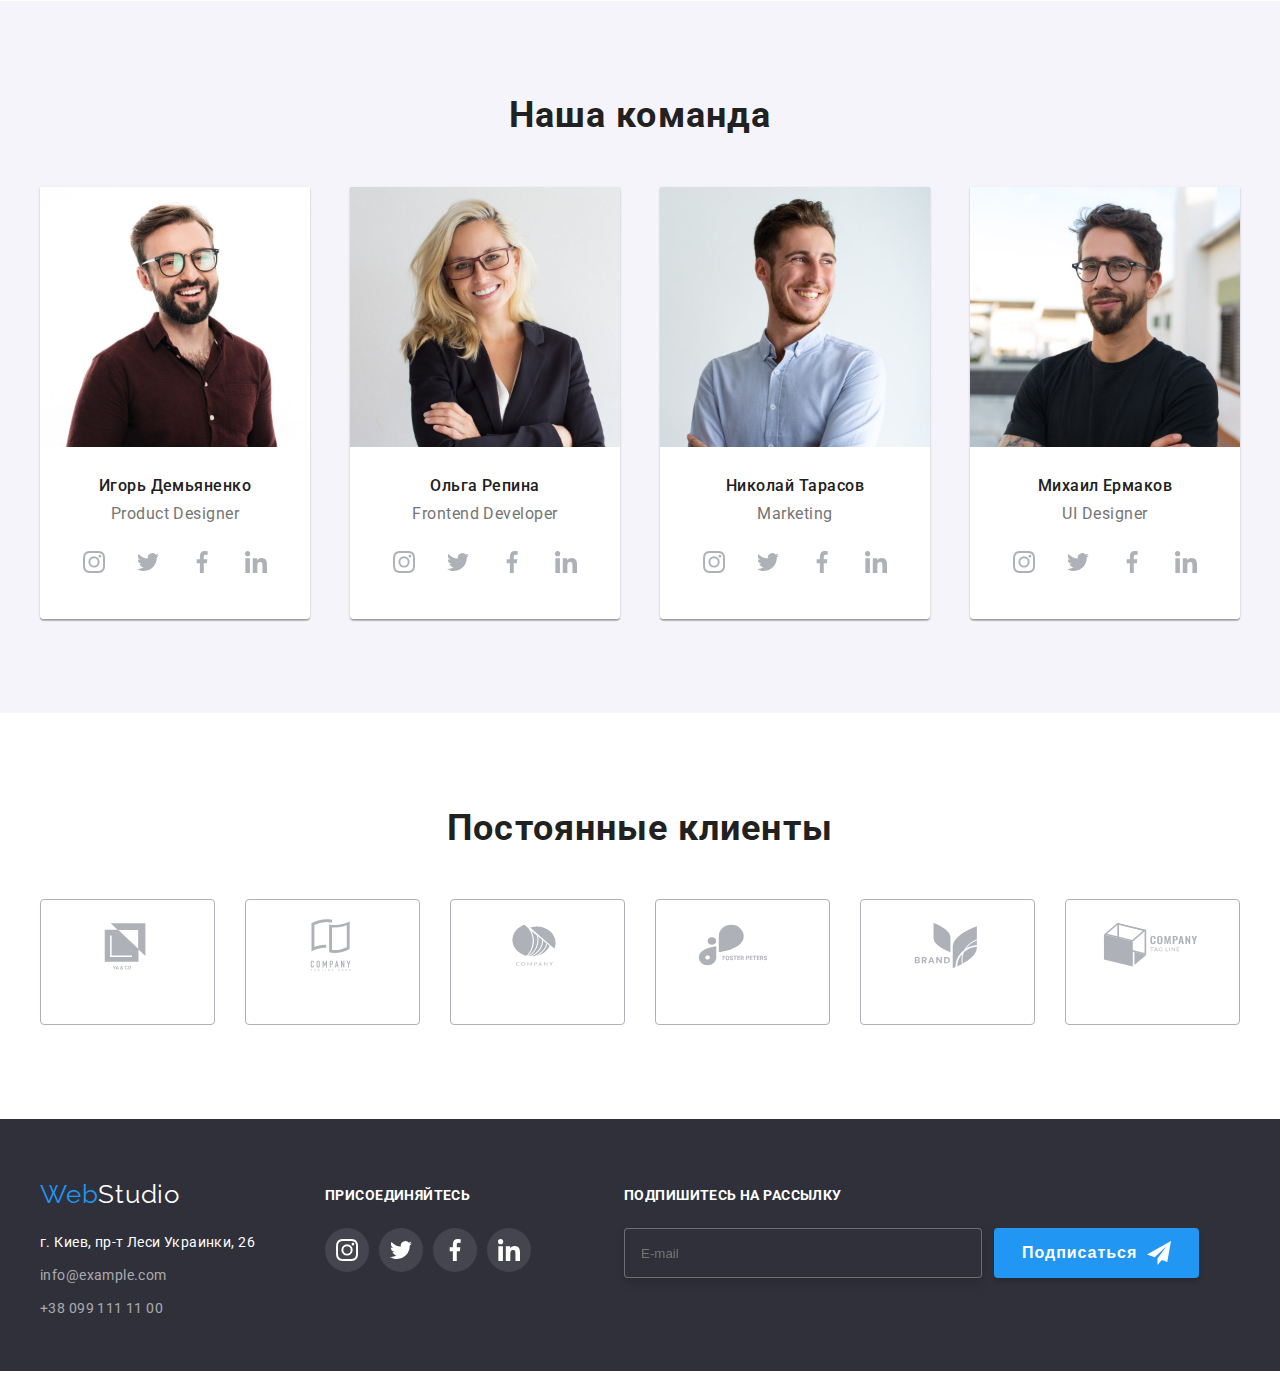
==== commit 97035d83: "full" ====
--- a/index.html
+++ b/index.html
@@ -418,7 +418,7 @@
                         <label class="form-field-agreement">
                             <input class="checkbox" type="checkbox" name="agreement" value="agreement" >
                             <span class="chekbox-icon"></span>
-                            <span class="agreement-text">Соглашаюсь с рассылкой и принимаю Условия договора</span>
+                            <span class="agreement-text">Соглашаюсь с рассылкой и принимаю <a href="#"><span class="agreement-terms">Условия договора</span></a> </span>
                               
                         </label>
                            
--- a/css/style.css
+++ b/css/style.css
@@ -779,8 +779,8 @@
 }
 
 .suscribe-input {
-  /* width: 358px; */
-  width: 295px;
+  width: 358px;
+  /* width: 295px; */
   height: 50px;
   border: 1px solid rgba(255, 255, 255, 0.3);
   box-sizing: border-box;
@@ -1159,6 +1159,25 @@
   color: #757575;
 }
 
+.agreement-terms {
+  font-family: Roboto;
+  font-style: normal;
+  font-weight: 400;
+  font-size: 14px;
+  line-height: 1.71;
+  /* identical to box height, or 171% */
+  letter-spacing: 0.03em;
+  color: var(--accent-color);
+  line-height: 1;
+}
+
+.agreement-text a {
+  color: var(--accent-color);
+  border-bottom: 1px solid currentColor;
+  display: inline-block;
+  line-height: 0.95;
+}
+
 .checkbox {
   /* -webkit-appearance: none;
   appearance: none; */
@@ -1176,7 +1195,7 @@
 .chekbox-icon {
   display: inline-block;
   box-sizing: border-box;
-  width: 17px;
+  width: 16px;
   height: 15px;
   border: 2px solid black;
   border-radius: 2px;
@@ -1241,12 +1260,12 @@
 .form-input:hover,
 .form-input:focus {
   border: 1px solid var(--accent-color);
-  /* transition: 250ms cubic-bezier(0.4, 0, 0.2, 1); */
+  transition: 250ms cubic-bezier(0.4, 0, 0.2, 1);
 }
 
 .form-input:hover + .input-icon {
   fill: var(--accent-color);
-  /* transition: fill 250ms cubic-bezier(0.4, 0, 0.2, 1); */
+  transition: fill 250ms cubic-bezier(0.4, 0, 0.2, 1);
 }
 
 /* modal button close */
@@ -1275,7 +1294,7 @@
   background: #188ce8;
   box-shadow: 0px 4px 4px rgba(0, 0, 0, 0.15);
   border-radius: 4px;
-  /* transition: 250ms cubic-bezier(0.4, 0, 0.2, 1); */
+  transition: 250ms cubic-bezier(0.4, 0, 0.2, 1);
 }
 
 .form-button-text {
